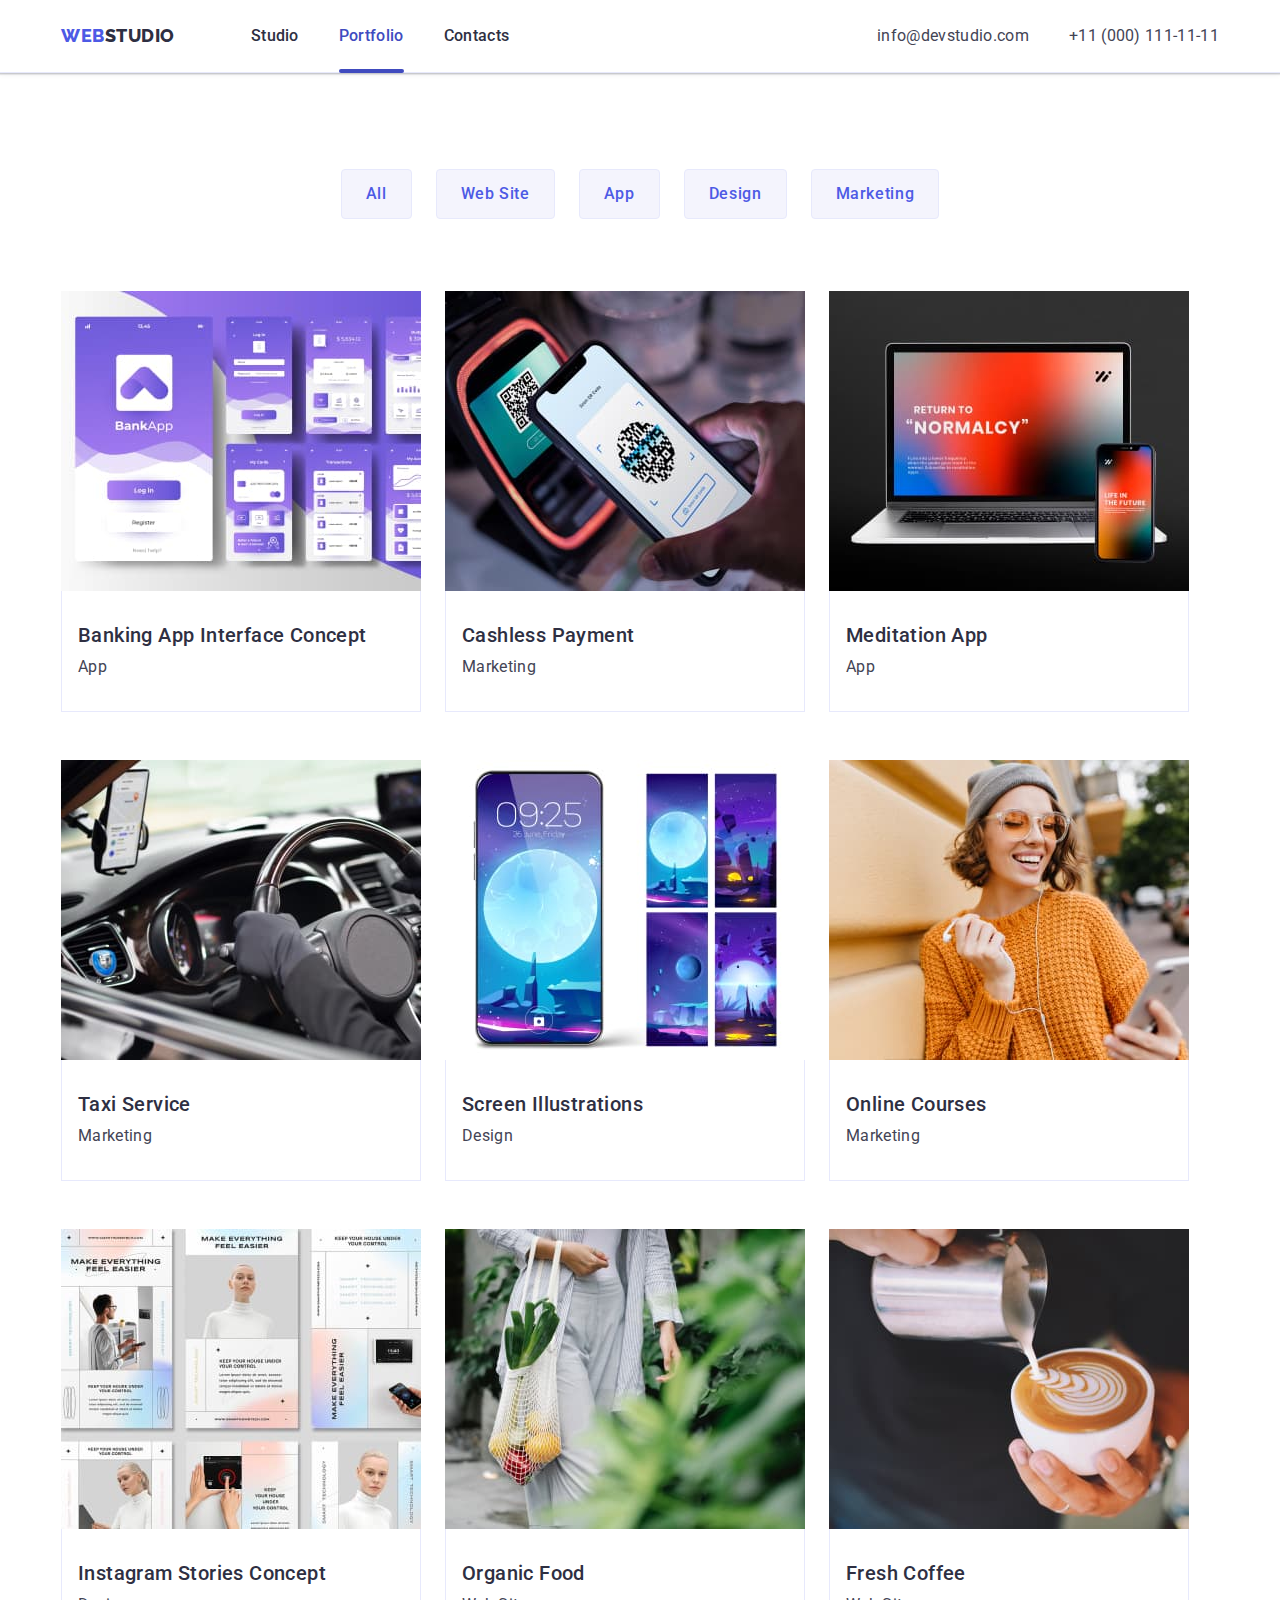
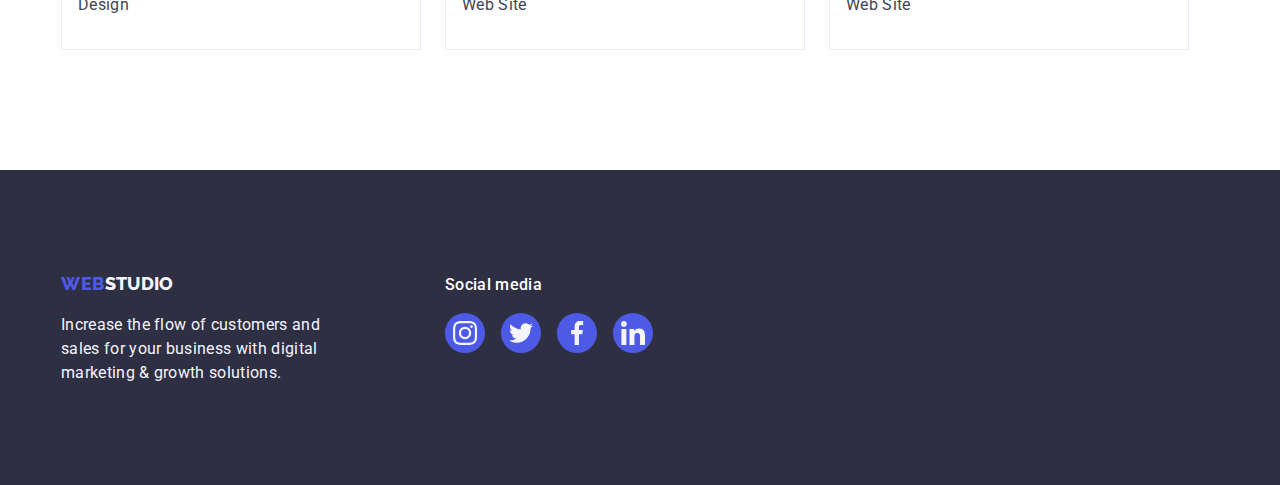
==== portfolio.html @ 41e839b2 "e" ====
<!DOCTYPE html>
<html lang="en">

<head>
    <meta charset="UTF-8">
    <meta name="viewport" content="width=device-width,initial-scale=1.0">
    <title>hw6portfolio</title>
    <link rel="preconnect" href="https://fonts.googleapis.com">
    <link rel="preconnect" href="https://fonts.gstatic.com" crossorigin>
    <link
        href="https://fonts.googleapis.com/css2?family=Raleway:wght@700&family=Roboto:wght@400;500;700;900&display=swap"
        rel="stylesheet">
    <link rel="stylesheet" href="https://cdnjs.cloudflare.com/ajax/libs/modern-normalize/2.0.0/modern-normalize.min.css"
        integrity="sha512-4xo8blKMVCiXpTaLzQSLSw3KFOVPWhm/TRtuPVc4WG6kUgjH6J03IBuG7JZPkcWMxJ5huwaBpOpnwYElP/m6wg=="
        crossorigin="anonymous" referrerpolicy="no-referrer" />
    <link href="./css/index.css" rel="stylesheet" />
</head>

<body>
    <header class="headerr">
        <div class="container-header container">
            <nav class="nav-header">
                <a href="./index.html" class="link logo-general lgo">Web<span class="logo-studio">Studio</span>
                </a>
                <ul class="list link menu">
                    <li>
                        <a href="./index.html" class="link studio menu-link">Studio</a>
                    </li>
                    <li>
                        <a href="./portfolio.html" class="link--current link studio menu-link">Portfolio</a>
                    </li>
                    <li>
                        <a href="" class="link studio menu-link">Contacts</a>
                    </li>
                </ul>
            </nav>

            <address class="address link">
                <ul class="list link menu">
                    <li><a href="mailto:info@devstudio.com" class="contact link">info@devstudio.com</a></li>
                    <li><a href="tel:+110001111111" class="contact link">+11 (000) 111-11-11</a></li>
                </ul>
            </address>
        </div>
    </header>
    <main>
        <section class="portfolio">
            <div class="container">
                <h1 class="section visually-hidden">Battons</h1>
                <ul class="buttons filter-list">
                    <li><button type="button" class="button-li filter-button">All</button></li>
                    <li><button class="button-li filter-button" type="button">Web Site</button></li>
                    <li><button class="button-li filter-button" type="button">App</button></li>
                    <li><button class="button-li filter-button" type="button">Design</button></li>
                    <li><button class="button-li filter-button" type="button">Marketing</button></li>
                </ul>
                <ul class="portfolio-ul list-img">
                    <li class="portfolio-li">
                        <a href="#" class="link-portfolio">
                            <div class="portfolio-overlay">
                                <img alt="banking app screens" src="./images/baic.jpg" width="360" height="300" />
                                <p class="portfolio-overlay-text">14 Stylish and User-Friendly App Design Concepts ·
                                    Task Manager App · Calorie Tracker
                                    App · Exotic Fruit Ecommerce App ·
                                    Cloud Storage App</p>
                            </div>
                            <div class="kategories">
                                <h2 class="filter-h">Banking App Interface Concept</h2>
                                <p class="filter-p">App</p>
                            </div>
                        </a>
                    </li>
                    <li class="portfolio-li">
                        <a href="#" class="link-portfolio">
                            <div class="portfolio-overlay">
                                <img alt="scan qr code" src="./images/cp.jpg" width="360" height="300" />
                                <p class="portfolio-overlay-text">14 Stylish and User-Friendly App Design Concepts ·
                                    Task Manager App · Calorie Tracker
                                    App · Exotic Fruit Ecommerce App ·
                                    Cloud Storage App</p>
                            </div>
                            <div class="kategories">
                                <h2 class="filter-h">Cashless Payment</h2>
                                <p class="filter-p">Marketing</p>
                            </div>
                        </a>
                    </li>
                    <li class="portfolio-li">
                        <a href="#" class="link-portfolio">
                            <div class="portfolio-overlay">
                                <img alt="gray laptop and phone showing app" src="./images/ma.jpg" width="360"
                                    height="300" />
                                <p class="portfolio-overlay-text">14 Stylish and User-Friendly App Design Concepts ·
                                    Task Manager App · Calorie Tracker
                                    App · Exotic Fruit Ecommerce App ·
                                    Cloud Storage App</p>
                            </div>
                            <div class="kategories">
                                <h2 class="filter-h">Meditation App</h2>
                                <p class="filter-p">App</p>
                            </div>
                        </a>
                    </li>
                    <li class="portfolio-li">
                        <a href="#" class="link-portfolio">
                            <div class="portfolio-overlay">
                                <img alt="hands in black gloves hold the steering wheel of the car, the dashboard of the car and the phone shows the navigation"
                                    src="./images/ts.jpg" width="360" height="300" />
                                <p class="portfolio-overlay-text">14 Stylish and User-Friendly App Design Concepts ·
                                    Task Manager App · Calorie Tracker
                                    App · Exotic Fruit Ecommerce App ·
                                    Cloud Storage App</p>
                            </div>
                            <div class="kategories">
                                <h2 class="filter-h">Taxi Service</h2>
                                <p class="filter-p">Marketing</p>
                            </div>
                        </a>
                    </li>
                    <li class="portfolio-li">
                        <a href="#" class="link-portfolio">
                            <div class="portfolio-overlay">
                                <img alt="the phone shows a picture and next to the phone are four examples of pictures"
                                    src="./images/si.jpg" width="360" height="300" />
                                <p class="portfolio-overlay-text">14 Stylish and User-Friendly App Design Concepts ·
                                    Task Manager App · Calorie Tracker
                                    App · Exotic Fruit Ecommerce App ·
                                    Cloud Storage App</p>
                            </div>
                            <div class="kategories">
                                <h2 class="filter-h">Screen Illustrations</h2>
                                <p class="filter-p">Design</p>
                            </div>
                        </a>
                    </li>
                    <li class="portfolio-li">
                        <a href="#" class="link-portfolio">
                            <div class="portfolio-overlay">
                                <img alt="smiling girl in gray cap with short hair in sunglasses, orange sweater.  standing on the street holding a phone in one hand and headphones in the other"
                                    src="./images/oc.jpg" width="360" height="300" />
                                <p class="portfolio-overlay-text">14 Stylish and User-Friendly App Design Concepts ·
                                    Task Manager App · Calorie Tracker
                                    App · Exotic Fruit Ecommerce App ·
                                    Cloud Storage App</p>
                            </div>
                            <div class="kategories">
                                <h2 class="filter-h">Online Courses</h2>
                                <p class="filter-p">Marketing</p>
                            </div>
                        </a>
                    </li>
                    <li class="portfolio-li">
                        <a href="#" class="link-portfolio">
                            <div class="portfolio-overlay">
                                <img alt="six examples for Instagram" src="./images/isc.jpg" width="360" height="300" />
                                <p class="portfolio-overlay-text">14 Stylish and User-Friendly App Design Concepts ·
                                    Task Manager App · Calorie Tracker
                                    App · Exotic Fruit Ecommerce App ·
                                    Cloud Storage App</p>
                            </div>
                            <div class="kategories">
                                <h2 class="filter-h">Instagram Stories Concept</h2>
                                <p class="filter-p">Design</p>
                            </div>
                        </a>
                    </li>
                    <li class="portfolio-li">
                        <a href="#" class="link-portfolio">
                            <div class="portfolio-overlay">
                                <img alt="a female body in light clothes carries vegetables in a white net on the street"
                                    src="./images/of.jpg" width="360" height="300" />
                                <p class="portfolio-overlay-text">14 Stylish and User-Friendly App Design Concepts ·
                                    Task Manager App · Calorie Tracker
                                    App · Exotic Fruit Ecommerce App ·
                                    Cloud Storage App</p>
                            </div>
                            <div class="kategories">
                                <h2 class="filter-h">Organic Food</h2>
                                <p class="filter-p">Web Site</p>
                            </div>
                        </a>
                    </li>
                    <li class="portfolio-li">
                        <a href="#" class="link-portfolio">
                            <div class="portfolio-overlay">
                                <img alt="a man's hand holds a white cup of coffee and the other hand pours whipped milk"
                                    src="./images/fc.jpg" width="360" height="300" />
                                <p class="portfolio-overlay-text">14 Stylish and User-Friendly App Design Concepts ·
                                    Task Manager App · Calorie Tracker
                                    App · Exotic Fruit Ecommerce App ·
                                    Cloud Storage App</p>
                            </div>
                            <div class="kategories">
                                <h2 class="filter-h">Fresh Coffee</h2>
                                <p class="filter-p">Web Site</p>
                            </div>
                        </a>
                    </li>
                </ul>
            </div>
        </section>
    </main>
    <footer class="footer">
        <div class="footer-div container">
            <div class="container-logo">
                <a href="./index.html" class="lgo-footer link">Web<span class="logo-studio-footer">Studio</span></a>
                <p class="paragraf-botom">Increase the flow of customers and sales for your business with digital
                    marketing
                    &
                    growth solutions.</p>
            </div>
            <div>
                <p class="paragraf-soc-media">Social media</p>
                <ul class="list social-footer-ul">
                    <li class="list-icon-li"><a href="#" class="footer-media"><svg width="24" height="24"
                                class="svg-team">
                                <use href="./images/icons.svg#icon-instagram"></use>
                            </svg></a></li>
                    <li class="list-icon-li"><a href="#" class="footer-media"><svg width="24" height="24"
                                class="svg-team">
                                <use href="./images/icons.svg#icon-twitter"></use>
                            </svg></a></li>
                    <li class="list-icon-li"><a href="#" class="footer-media"><svg width="24" height="24"
                                class="svg-team">
                                <use href="./images/icons.svg#icon-facebook"></use>
                            </svg></a></li>
                    <li class="list-icon-li"><a href="#" class="footer-media"><svg width="24" height="24"
                                class="svg-team">
                                <use href="./images/icons.svg#icon-linkedin"></use>
                            </svg></a></li>
                </ul>
            </div>
        </div>
    </footer>
</body>

</html>
---- css/index.css ----
body {
    font-family: "Roboto", sans-serif;
    color: #434455;
    background-color: #FFFFFF;
}

:root {
    --primary-brand-color: #4d5ae5;
    --pressed-state-color: #404BBF;
    --dark-color: #2E2F42;
    --text-color: #434455;
    --light-color: #F4F4FD;
    --white-background-color: #ffffff;
    --white-button-color: #e7e9fc;
    --modal-background: #fcfcfc;

}

h1,
h2,
h3,
p {
    margin: 0;
}

.visually-hidden {
    position: absolute;
    width: 1px;
    height: 1px;
    margin: -1px;
    border: 0;
    padding: 0;
    white-space: nowrap;
    clip-path: inset(100%);
    clip: rect(0 0 0 0);
    overflow: hidden;
}

.nav-header {
    display: flex;
    align-items: center;
}

img {
    display: block;
    max-width: 100%;
    height: auto;
}

.headerr {
    border-bottom: 1px solid #e7e9fc;
    box-shadow: 0px 2px 1px rgba(46, 47, 66, 0.08), 0px 1px 1px rgba(46, 47, 66, 0.16), 0px 1px 6px rgba(46, 47, 66, 0.08);
}

.container-header {
    display: flex;
}

.container {
    width: 1158px;
    margin: 0 auto;
    padding-left: 15px;
    padding-right: 15px;
}

.container-social {
    display: flex;
    align-items: baseline;
}

.caption-taem {
    padding: 32px 0;
    border-radius: 0px 0px 4px 4px;
    background-color: var(--white-background-color);
    text-align: center;
    box-shadow: 0px 2px 1px 0px rgba(46, 47, 66, 0.08),
        0px 1px 1px 0px rgba(46, 47, 66, 0.16),
        0px 1px 6px 0px rgba(46, 47, 66, 0.08);
}

.section-one {
    background-color: #2E2F42;
    padding-top: 188px;
    padding-bottom: 188px;
    background-image: linear-gradient(rgba(46, 47, 66, 0.7), rgba(46, 47, 66, 0.7)), url('../images/people-office.jpg');
    background-repeat: no-repeat;
    background-size: cover;
    background-position: center;
    max-width: 1440px;
    margin: 0 auto;
}

.section-second {
    padding-top: 120px;
    padding-bottom: 120px;
}

.section-third {
    padding-bottom: 120px;
}

.section-description {
    display: flex;
    gap: 24px;
    list-style: none;
    padding-left: 0;

}

.section-five {
    padding-top: 120px;
    padding-bottom: 120px;
}

.punkt-description {
    flex-basis: calc((100% - 72px)/4);
}

h3 {
    margin-bottom: 8px;
}

.main-head {
    font-size: 56px;
    font-weight: 700;
    line-height: 1.07;
    text-align: center;
    letter-spacing: 0.02em;
    color: #FFFFFF;
    max-width: 496px;
    margin: 0 auto;
    margin-bottom: 48px;
}

.list-navigator {
    font-weight: 500;
    font-size: 16px;
    line-height: 1.5;
    letter-spacing: 0.02em;
    color: #2E2F42;
    list-style: none;
}

.filter-list {
    color: #FFFFFF;
}

.portfolio {
    padding-top: 96px;
    padding-bottom: 120px;
}

.btn-serv {
    display: block;
    min-width: 169px;
    height: 56px;
    border: none;
    background-color: #4D5AE5;
    border-radius: 4px;
    cursor: pointer;
    margin: 0 auto;
    transition: background-color 250ms cubic-bezier(0.4, 0, 0.2, 1);
}

.btn-order {
    font-family: "Roboto", sans-serif;
    font-weight: 500;
    font-size: 16px;
    line-height: 1.5;
    letter-spacing: 0.04em;
    background-color: #4D5AE5;
    color: #FFFFFF;
    cursor: pointer;
}

.btn-order:hover,
.btn-order:focus {
    background-color: #404BBF;
    box-shadow: 0px 4px 4px rgba(0, 0, 0, 0.15);
}

.filter-button {
    letter-spacing: 0.04em;
    line-height: 1.5;
    font-size: 16px;
    font-weight: 500;
    font-family: "Roboto", sans-serif;
    background-color: #F4F4FD;
    color: #4D5AE5;
    cursor: pointer;
}

.buttons {
    display: flex;
    justify-content: center;
    gap: 24px;
    margin-bottom: 72px;
}

.button-li {
    padding: 12px 24px;
    border: 1px solid var(--white-button-color);
    border-radius: 4px;
    transition: color 250ms cubic-bezier(0.4, 0, 0.2, 1),
        background-color 250ms cubic-bezier(0.4, 0, 0.2, 1),
        border-color 250ms cubic-bezier(0.4, 0, 0.2, 1),
        box-shadow 250ms cubic-bezier(0.4, 0, 0.2, 1);
}

.filter-button:hover,
.filter-button:focus {
    box-shadow: 0px 3px 1px rgba(0, 0, 0, 0.1), 0px 2px 1px rgba(0, 0, 0, 0.08), 0px 2px 2px rgba(0, 0, 0, 0.12);
    box-shadow: 0px 3px 1px rgba(0, 0, 0, 0.1), 0px 2px 1px rgba(0, 0, 0, 0.08), 0px 2px 2px rgba(0, 0, 0, 0.12);
    background-color: var(--pressed-state-color);
    color: #FFFFFF;
    border: 1px solid transparent;
}

.list-img {
    list-style: none;
}

.portfolio-ul {
    display: flex;
    flex-wrap: wrap;
    column-gap: 24px;
    row-gap: 48px;
}

.portfolio-li:hover,
.portfolio-li:focus {
    width: calc((100% - 48px)/3);
    box-shadow: 0 2px 1px 0 rgba(0, 0, 0, 0.2);
}

.kategories {
    padding: 32px 16px;
    border: 1px solid var(--white-button-color);
    border-top: none;
}

.lgo {
    margin-right: 76px;
}

.logo-general {
    display: inline-block;
    font-family: "Raleway", sans-serif;
    font-weight: 800;
    font-size: 18px;
    line-height: 1.17;
    letter-spacing: 0.03em;
    text-transform: uppercase;
    color: var(--primary-brand-color)
}

.lgo-footer {
    display: inline-block;
    margin-bottom: 16px;
    font-family: "Raleway", sans-serif;
    font-weight: 800;
    font-size: 18px;
    line-height: 1.17;
    letter-spacing: 0.03em;
    text-transform: uppercase;
    color: var(--primary-brand-color)
}

.menu {
    display: flex;
    gap: 40px;

}

.menu-link {
    display: inline-block;
    padding-top: 24px;
    padding-bottom: 24px;
    transition: color 250ms cubic-bezier(0.4, 0, 0.2, 1);
}

.link {
    text-decoration: none;
}

.link:hover,
.link:focus {
    color: var(--pressed-state-color);
}

a.link--current {
    position: relative;
    color: #404bbf;
}

.link--current::after {
    content: '';
    position: absolute;
    left: 0;
    bottom: -1px;
    height: 4px;
    background-color: var(--pressed-state-color);
    border-radius: 2px;
    width: 100%;
}

.link-portfolio {
    text-decoration: none;
    display: block;
    cursor: pointer;
    transition: box-shadow 250ms cubic-bezier(0.4, 0, 0.2, 1);
}

.link-portfolio:hover,
.link-portfolio:focus {
    box-shadow: 0px 1px 6px rgba(46, 47, 66, 0.08), 0px 1px 1px rgba(46, 47, 66, 0.16), 0px 2px 1px rgba(46, 47, 66, 0.08);
}

.portfolio-overlay {
    position: relative;
    overflow: hidden;
}

.portfolio-overlay-text {
    position: absolute;
    top: 0;
    background-color: var(--primary-brand-color);
    color: var(--light-color);
    font-size: 16px;
    line-height: 1.5;
    letter-spacing: 0.02em;
    padding: 40px 32px;
    width: 100%;
    height: 100%;
    transform: translateY(100%);
    transition: transform 250ms cubic-bezier(0.4, 0, 0.2, 1);
}

.link-portfolio:hover .portfolio-overlay-text {
    transform: translateY(0%);
}

.link-portfolio:focus .portfolio-overlay-text {
    transform: translateY(0%);
}

.address {
    font-style: normal;
    align-items: center;
    margin-left: auto;
    padding: 24px 0;
}

.logo-studio {
    font-family: Raleway;
    color: var(--dark-color);
}

.logo-studio-footer {
    color: var(--light-color);
    line-height: 1.5;
    letter-spacing: 0.02em;
}

.container-footer {
    padding-top: 100px;
    padding-bottom: 100px;
}

.footer {
    background-color: var(--dark-color);
    padding-top: 100px;
    padding-bottom: 100px;
}

.footer-div {
    display: flex;
    align-items: baseline;
}

.container-logo {
    margin-right: 120px;

}

.paragraf-botom {
    letter-spacing: 0.02em;
    line-height: 1.5;
    color: var(--light-color);
}

.list-nav {
    color: #2E2F42;
    cursor: pointer;
    text-decoration: none;
}

.list-nav:hover,
.list-nav:focus {
    color: #404BBF;
}

.contact {
    color: #434455;
    font-style: normal;
    text-decoration: none;
    line-height: 1.5;
    letter-spacing: 0.02em;
    transition: color 250ms cubic-bezier(0.4, 0, 0.2, 1);
}

.contact:hover,
.contact:focus {
    color: #404BBF;
}

.filter-h {
    font-weight: 500;
    font-size: 20px;
    line-height: 1.2;
    letter-spacing: 0.02em;
    color: #2E2F42;
    margin-bottom: 8px;
}

.filter-p {
    line-height: 1.5;
    letter-spacing: 0.02em;
    color: #434455;
}

.section-second-div-icon {
    display: flex;
    align-items: center;
    justify-content: center;
    height: 112px;
    background-color: #f4f4fd;
    border-radius: 4px;
    margin-bottom: 8px;
}

.section-customers {
    width: 168px;
    height: 88px;
}

.client {
    width: 100%;
    height: 100%;
    border: 1px solid #8e8F99;
    border-radius: 4px;
    display: flex;
    align-items: center;
    justify-content: center;
    color: #8e8F99;
    transition: border-color 250ms cubic-bezier(0.4, 0, 0.2, 1),
        color 250ms cubic-bezier(0.4, 0, 0.2, 1);
}

.client:hover,
.client:focus {
    border-color: #404BBF;
    color: #404BBF;
}

.svg-five {
    fill: currentColor;
    transition: fill 250ms cubic-bezier(0.4, 0, 0.2, 1);
}

.svg-modal {
    transition: fill 250ms cubic-bezier(0.4, 0, 0.2, 1);
}

.description {
    font-weight: 500;
    letter-spacing: 0.02em;
    line-height: 1.2;
    font-size: 20px;
    color: #2E2F42;
    margin-bottom: 8px;
    gap: 8px;
}

h3 {
    margin-bottom: 8px;
}

.description-info {
    letter-spacing: 0.02em;
    line-height: 1.5;
    color: #434455;
}

.information {
    text-transform: capitalize;
    letter-spacing: 0.02em;
    text-align: center;
    line-height: 1.11;
    font-size: 36px;
    color: #2E2F42;
    margin-bottom: 72px;
}

.photo {
    display: flex;
    gap: 24px;
}

* {
    margin: 0;
    padding: 0;
}

.photo-li {
    width: calc((100% - 48px) / 3);
}

.studio {
    font-weight: 500;
    line-height: 1.5;
    letter-spacing: 0.02em;
    color: var(--dark-color);
}

.team {
    background-color: #F4F4FD;
    padding: 120px 0;
}

.list-customers {
    display: flex;
    gap: 24px;
    justify-content: center;
    margin-top: 8px;
}

.list {
    list-style: none;
    margin: 0;
    padding-left: 0;
}

.list-icon-li {
    width: 40px;
    height: 40px;
    background-color: transparent;
}

.team-media {
    width: 100%;
    height: 100%;
    background-color: var(--primary-brand-color);
    border-radius: 50%;
    display: flex;
    align-items: center;
    justify-content: center;
    border: none;
    transition: background-color 250ms cubic-bezier(0.4, 0, 0.2, 1);
}

.team-media:hover,
.team-media:focus {
    background-color: var(--pressed-state-color);
}

.footer-media {
    width: 100%;
    height: 100%;
    background-color: var(--primary-brand-color);
    border-radius: 50%;
    display: flex;
    align-items: center;
    justify-content: center;
    border: none;
    transition: background-color 250ms cubic-bezier(0.4, 0, 0.2, 1);
}

.footer-media:hover,
.footer-media:focus {
    background-color: #31d0aa;
}


.svg-team {
    fill: var(--light-color);
}

.footer-list-icons {
    list-style: none;
    display: flex;
    gap: 16px;
    margin-top: 16px;
}

.our-team-ul {
    justify-content: center;
    gap: 24px;
    display: flex;
    margin-top: 8px;
}

.social-footer-ul {
    gap: 16px;
    display: flex;
}

.our-team-li {
    width: calc((100% - 72px)/4);
    border-radius: 0px 0px 4px 4px;
    background-color: #FFFFFF;
    box-shadow: 0px 1px 6px rgba(46, 47, 66, 0.08),
        0px 1px 1px rgba(46, 47, 66, 0.16),
        0px 2px 1px rgba(46, 47, 66, 0.08);
}

.team-info {
    text-align: center;
    padding-top: 32px;
    padding-bottom: 32px;
}

.team-job {
    letter-spacing: 0.02em;
    line-height: 1.5;
    color: #434455;
}

p.paragraf-botom {
    width: 264px;
}

.paragraf-soc-media {
    font-weight: 500;
    font-size: 16px;
    letter-spacing: 0.02em;
    line-height: 1.5;
    color: var(--white-background-color);
    margin-bottom: 16px;
}

.customer {
    margin-bottom: 72px;
    text-align: center;
}

.backdrop {
    position: fixed;
    inset: 0 0 auto;
    width: 100%;
    height: 100%;
    background: rgba(46, 47, 66, 0.40);
    opacity: 1;
    pointer-events: all;
    transition: opacity 250ms cubic-bezier(0.4, 0, 0.2, 1),
        visibility 250ms cubic-bezier(0.4, 0, 0.2, 1);
}

.modal {
    position: absolute;
    background: var(--modal-background);
    box-shadow: 0px 1px 1px rgba(0, 0, 0, 0.14),
        0px 1px 3px rgba(0, 0, 0, 0.12),
        0px 2px 1px rgba(0, 0, 0, 0.2);
    border-radius: 4px;
    width: 408px;
    min-height: 584px;
    top: 50%;
    left: 50%;
    transform: translate(-50%, -50%);
    transition: transform 250ms cubic-bezier(0.4, 0, 0.2, 1)
}

.close-btn {
    position: absolute;
    cursor: pointer;
    border-radius: 50%;
    border: 1px rgba(0, 0, 0, 0.10) solid;
    width: 24px;
    height: 24px;
    right: 24px;
    top: 24px;
    padding: 0;
    color: var(--dark-color);
    background-color: var(--white-button-color);
    display: flex;
    align-items: center;
    justify-content: center;
    transition: background-color 250ms cubic-bezier(0.4, 0, 0.2, 1),
        border 250ms cubic-bezier(0.4, 0, 0.2, 1);
}

.close-btn:hover,
.close-btn:focus {
    background-color: #404bbf;
    border: none;
    fill: var(--white-background-color)
}

.is-hidden {
    pointer-events: none;
    visibility: hidden;
    opacity: 0;
}
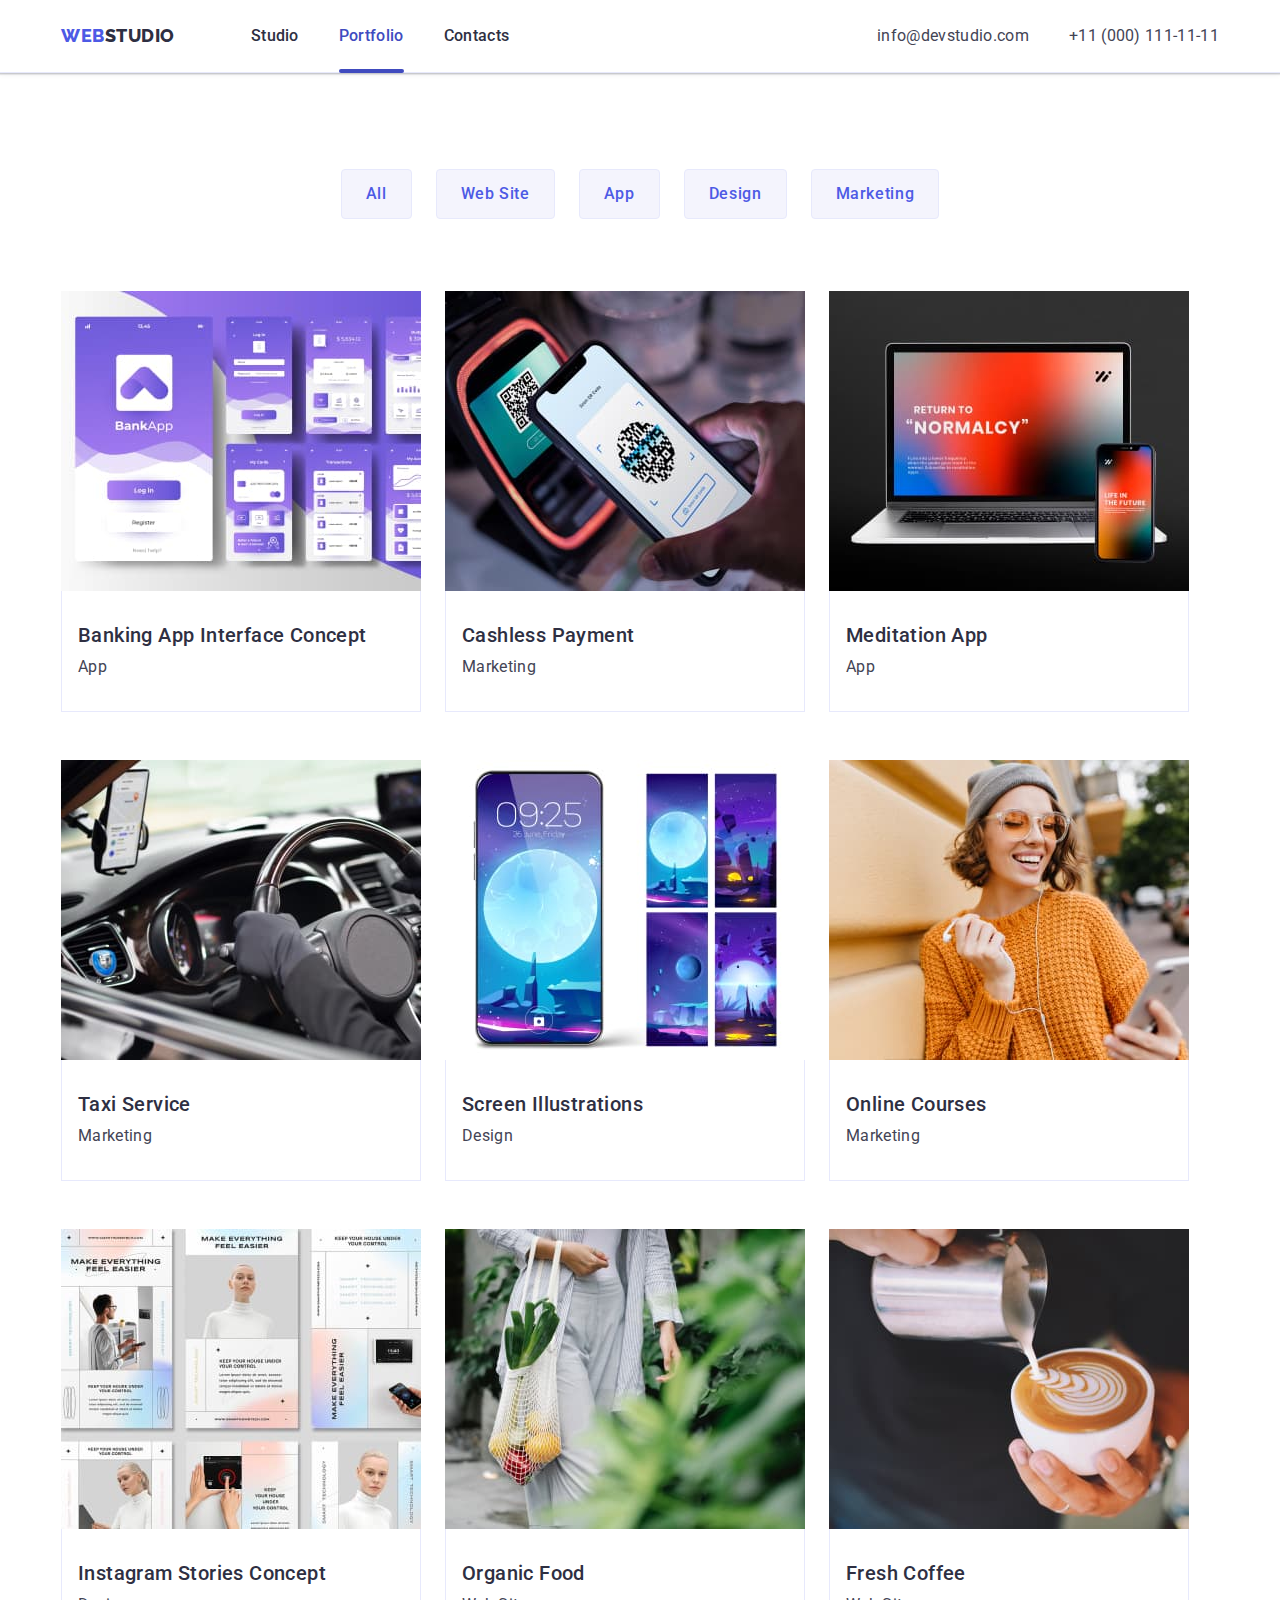
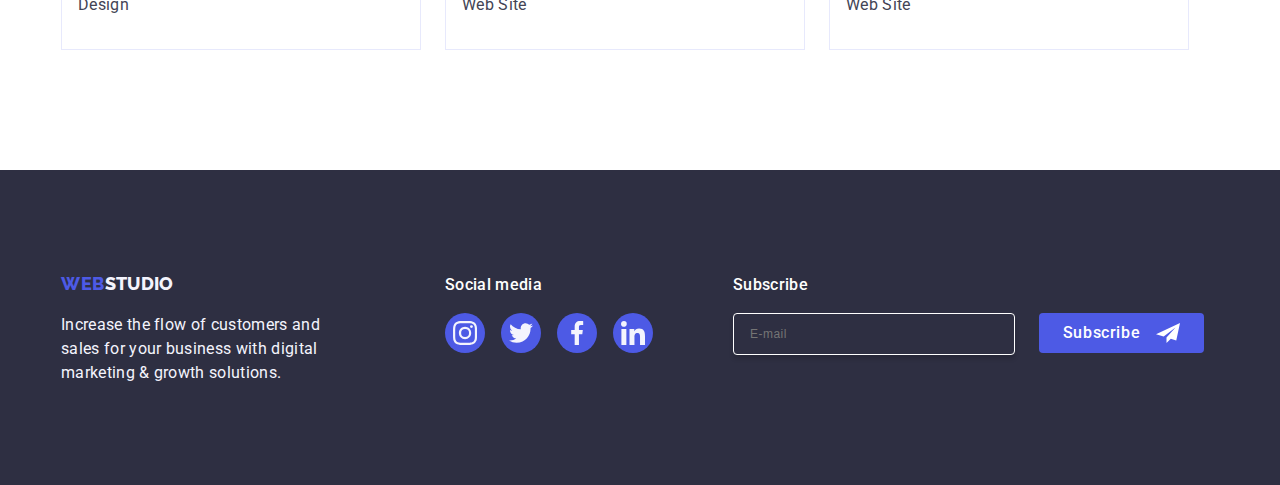
==== commit b63d5da2: "footer subscribe" ====
--- a/portfolio.html
+++ b/portfolio.html
@@ -230,6 +230,20 @@
                             </svg></a></li>
                 </ul>
             </div>
+            <div class="div-footer-subskribe">
+                <p class="paragraf-soc-media">
+                    Subscribe
+                </p>
+                <form class="footer-form">
+                    <label class="label-footer">
+                        <input class="input-footer" name="input-footer" type="email" placeholder="E-mail"></label>
+                    <button type="submit" class="button-footer">Subscribe
+                        <svg width="24" height="24" class="svg-footer-div">
+                            <use href="./images/icons.svg#icon-frame"></use>
+                        </svg>
+                    </button>
+                </form>
+            </div>
         </div>
     </footer>
 </body>
--- a/css/index.css
+++ b/css/index.css
@@ -591,6 +591,57 @@
     display: flex;
     gap: 16px;
     margin-top: 16px;
+}
+
+.div-footer-subskribe {
+    margin-left: 80px;
+}
+
+.footer-form {
+    display: flex;
+    gap: 24px;
+}
+
+.input-footer {
+    width: 264px;
+    height: 40px;
+    border: 1px solid #FFFFFF;
+    background-color: transparent;
+    font-size: 12px;
+    line-height: 1.5;
+    letter-spacing: 0.04em;
+    padding-left: 16px;
+    box-shadow: 0px 4px 4px 0px rgba(0, 0, 0, 0.15);
+    border-radius: 4px;
+    color: #FFFFFF;
+    display: flex;
+}
+
+.input-footer ::placeholder {
+    color: #FFFFFF;
+}
+
+.button-footer {
+    min-width: 165px;
+    height: 40px;
+    display: flex;
+    justify-content: center;
+    align-items: center;
+    font-family: "Roboto", sans-serif;
+    font-size: 16px;
+    font-weight: 500;
+    line-height: 1.5;
+    letter-spacing: 0.04em;
+    color: #FFFFFF;
+    cursor: pointer;
+    background-color: #4D5AE5;
+    border: none;
+    border-radius: 4px;
+}
+
+.svg-footer-div {
+    margin-left: 16px;
+    color: #ffffff;
 }
 
 .our-team-ul {
